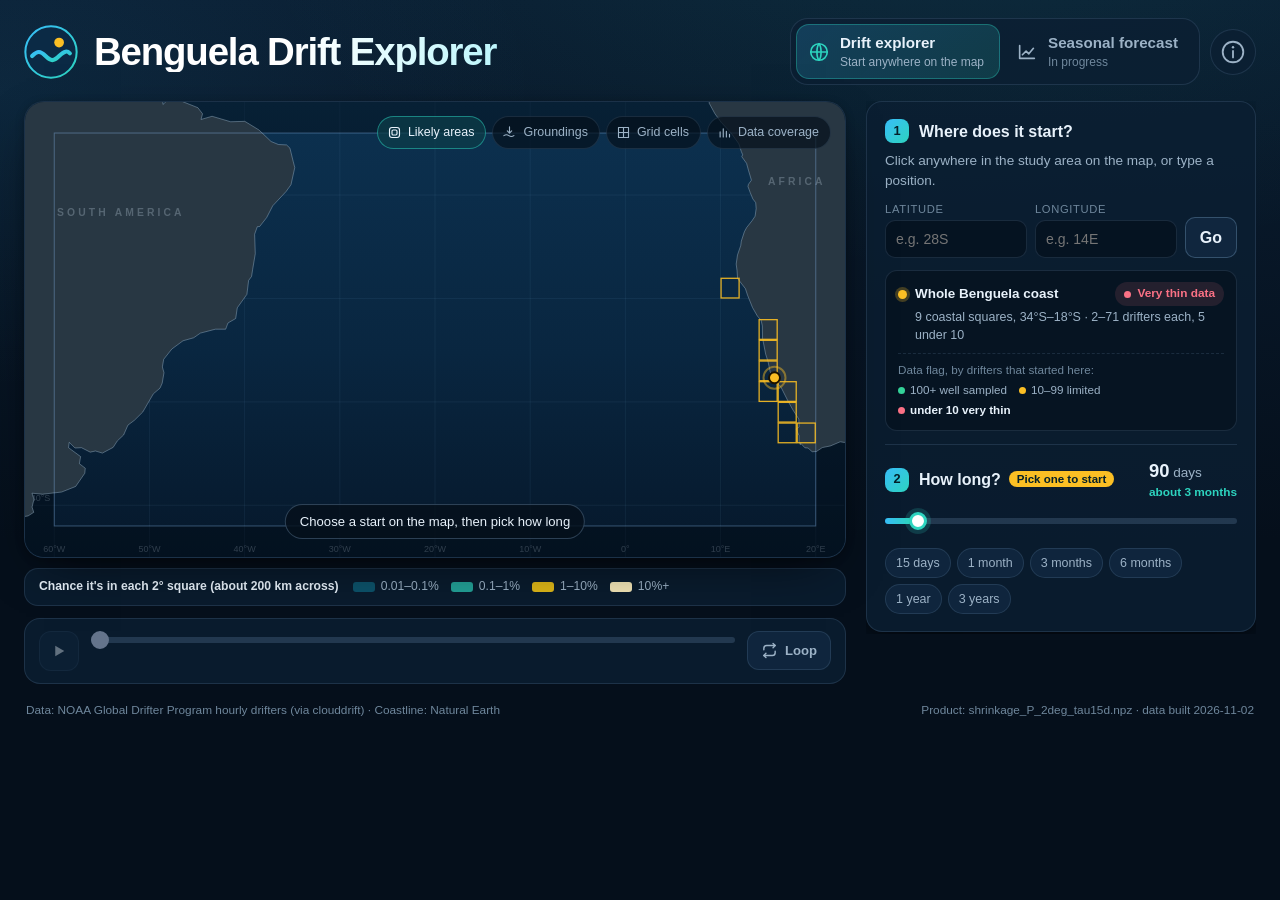
==== app/index.html @ 878d1be3 "Week 9 App: Benguela Drift Explorer, with groundings and bootstrap interval check An offline page (a" ====
<!doctype html>
<html lang="en">
<head>
  <meta charset="utf-8">
  <meta name="viewport" content="width=device-width, initial-scale=1">
  <title>Benguela Drift Explorer</title>
  <meta name="description" content="Pick a starting point and a timeframe and see where the surface flow is likely to carry floating material in the Benguela and South Atlantic, with 95% intervals.">
  <link rel="icon" href="data:image/svg+xml,%3Csvg xmlns='http://www.w3.org/2000/svg' viewBox='0 0 32 32'%3E%3Ccircle cx='16' cy='16' r='15' fill='%230a2540'/%3E%3Cpath d='M5 18c3-3 5-3 8 0s5 3 8 0 5-3 6-1' stroke='%232dd4bf' stroke-width='2.6' fill='none' stroke-linecap='round'/%3E%3Ccircle cx='21' cy='11' r='3' fill='%23fbbf24'/%3E%3C/svg%3E">
  <link rel="stylesheet" href="css/style.css">
</head>
<body>
  <div id="fatal" class="fatal" hidden>
    <h1>Data file missing</h1>
    <p>The app couldn't find <code>app/data/app_data.js</code>. From the repository root, run
      <code>python3 -m src.app.export_app_data</code> and reload this page.</p>
  </div>

  <div class="app">
    <header class="topbar">
      <div class="brand">
        <svg class="logo" viewBox="0 0 40 40" aria-hidden="true">
          <defs><linearGradient id="lg" x1="0" y1="0" x2="1" y2="1"><stop offset="0" stop-color="#38bdf8"/><stop offset="1" stop-color="#2dd4bf"/></linearGradient></defs>
          <circle cx="20" cy="20" r="19" fill="#0b2a45" stroke="url(#lg)" stroke-width="1.5"/>
          <path d="M6 23c4-4 6-4 10 0s6 4 10 0 6-4 8-2" stroke="url(#lg)" stroke-width="3" fill="none" stroke-linecap="round"/>
          <circle cx="26" cy="13" r="3.6" fill="#fbbf24"/>
        </svg>
        <h1>Benguela Drift Explorer</h1>
      </div>

      <div class="top-right">
        <nav class="modes" role="tablist" aria-label="What to explore">
          <button class="mode" role="tab" data-view="explore" aria-selected="true">
            <svg viewBox="0 0 24 24" aria-hidden="true"><circle cx="12" cy="12" r="9"/><path d="M3 12h18M12 3c3 3.2 3 14.8 0 18M12 3c-3 3.2-3 14.8 0 18"/></svg>
            <span><b><span class="long">Drift explorer</span><span class="short">Drift</span></b><small>Start anywhere on the map</small></span>
          </button>
          <button class="mode" role="tab" data-view="forecast" aria-selected="false">
            <svg viewBox="0 0 24 24" aria-hidden="true"><path d="M4 19V5M4 19h16"/><path d="M7 15l4-4 3 3 5-6"/></svg>
            <span><b><span class="long">Seasonal forecast</span><span class="short">Forecast</span></b><small id="forecastTabSub">In progress</small></span>
          </button>
          <span class="mode-glider" aria-hidden="true"></span>
        </nav>
        <button class="info-btn" id="infoBtn" aria-label="How to read this" title="How to read this">
          <svg viewBox="0 0 24 24" aria-hidden="true"><circle cx="12" cy="12" r="9.5"/><path d="M12 11v6"/><circle class="dot" cx="12" cy="7.6" r="1.1"/></svg>
        </button>
      </div>
    </header>

    <main class="layout">
      <section class="map-panel" aria-label="Map">
        <div class="map-wrap" id="mapWrap">
          <canvas id="baseCanvas"></canvas>
          <canvas id="heatCanvas"></canvas>
          <canvas id="fxCanvas" role="img" aria-label="Map of where material is likely to be. Click to choose a starting point."></canvas>

          <div class="day-counter" id="dayCounter" hidden>
            <span class="day-label">Day</span>
            <span class="day-num" id="dayNum">0</span>
            <span class="day-of" id="dayOf">of 90</span>
          </div>

          <div class="map-toggles" role="group" aria-label="Map layers">
            <button class="toggle on" data-layer="areas" aria-pressed="true" title="Lines around the areas the material is 50% and 90% likely to be in">
              <svg viewBox="0 0 24 24" aria-hidden="true"><rect x="4" y="4" width="16" height="16" rx="4"/><rect x="8" y="8" width="8" height="8" rx="2"/></svg>Likely areas
            </button>
            <button class="toggle" data-layer="ground" aria-pressed="false" title="Include drifters that ran aground, and show where on the coast material comes ashore">
              <svg viewBox="0 0 24 24" aria-hidden="true"><path d="M3 17c3-2 5-2 8 0s5 2 8 0"/><path d="M12 3v9M8.5 9.5 12 13l3.5-3.5"/></svg>Groundings
            </button>
            <button class="toggle" data-layer="cells" aria-pressed="false" title="Show the 2° squares the model uses instead of a smoothed picture">
              <svg viewBox="0 0 24 24" aria-hidden="true"><path d="M4 4h16v16H4zM4 12h16M12 4v16"/></svg>Grid cells
            </button>
            <button class="toggle" data-layer="coverage" aria-pressed="false" title="How many drifters started a move in each square">
              <svg viewBox="0 0 24 24" aria-hidden="true"><path d="M5 19V11M10 19V6M15 19v-9M20 19v-4"/></svg>Data coverage
            </button>
          </div>

          <div class="map-hint" id="mapHint"></div>
          <div class="tooltip" id="tooltip" role="status"></div>

          <div class="map-veil" id="mapVeil" hidden>
            <div>
              <svg viewBox="0 0 24 24" aria-hidden="true"><path d="M4 19V5M4 19h16"/><path d="M7 15l4-4 3 3 5-6"/></svg>
              <p>The seasonal forecast is shown in the panel on the right.</p>
            </div>
          </div>
        </div>

        <div class="legend" id="legend"></div>

        <div class="timeline" id="timeline">
          <button class="icon-btn" id="playBtn" aria-label="Play" disabled>
            <svg class="i-play" viewBox="0 0 24 24" aria-hidden="true"><path d="M7 5l12 7-12 7z"/></svg>
            <svg class="i-pause" viewBox="0 0 24 24" aria-hidden="true"><path d="M7 5h4v14H7zM13 5h4v14h-4z"/></svg>
            <svg class="i-replay" viewBox="0 0 24 24" aria-hidden="true"><path d="M4 12a8 8 0 1 0 2.4-5.7M4 4v4h4"/></svg>
          </button>
          <div class="scrub">
            <input type="range" id="scrub" min="0" max="6" step="0.01" value="0" aria-label="Scrub through time" disabled>
            <div class="scrub-ticks" id="scrubTicks"></div>
          </div>
          <button class="loop-btn" id="loopBtn" aria-pressed="false" title="Replay the drift over and over">
            <svg viewBox="0 0 24 24" aria-hidden="true"><path d="M17 2l3 3-3 3"/><path d="M4 11V9a4 4 0 0 1 4-4h12"/><path d="M7 22l-3-3 3-3"/><path d="M20 13v2a4 4 0 0 1-4 4H4"/></svg>
            <span>Loop</span>
          </button>
        </div>
      </section>

      <aside class="side">
        <div id="explorer" class="explorer">
          <section class="card controls">
            <div class="step">
              <div class="step-head"><span class="num">1</span><h2>Where does it start?</h2></div>
              <p class="hint">Click anywhere in the study area on the map, or type a position.</p>
              <form class="coord-row" id="coordForm" autocomplete="off">
                <label><span>Latitude</span><input id="latIn" placeholder="e.g. 28S"></label>
                <label><span>Longitude</span><input id="lonIn" placeholder="e.g. 14E"></label>
                <button type="submit" class="ghost-btn">Go</button>
              </form>
              <div class="start-summary" id="startSummary"></div>
            </div>

            <div class="step" id="timeStep">
              <div class="step-head"><span class="num">2</span><h2>How long?</h2><span class="time-readout"><b id="daysOut">90</b> days <small id="daysHuman">about 3 months</small></span></div>
              <input type="range" id="stepsIn" min="1" max="72" value="6" step="1" aria-label="Timeframe in 15-day steps">
              <div class="chips" id="timeChips"></div>
            </div>
          </section>

          <section class="card results" id="results" hidden aria-live="polite"></section>
        </div>

        <section class="card forecast" id="forecastPanel" hidden></section>
      </aside>
    </main>

    <footer class="footer">
      <span>Data: NOAA Global Drifter Program hourly drifters (via clouddrift) · Coastline: Natural Earth</span>
      <span id="buildInfo"></span>
    </footer>
  </div>

  <dialog class="info" id="infoDialog" aria-labelledby="infoTitle">
    <div class="info-head">
      <h2 id="infoTitle">How to read this</h2>
      <button class="close-btn" id="infoClose" aria-label="Close">
        <svg viewBox="0 0 24 24" aria-hidden="true"><path d="M6 6l12 12M18 6L6 18"/></svg>
      </button>
    </div>
    <div class="info-body" id="infoBody"></div>
  </dialog>

  <div class="toast" id="toast" role="alert" hidden></div>

  <script src="data/app_data.js"></script>
  <script src="js/model.js"></script>
  <script src="js/app.js"></script>
</body>
</html>
---- app/css/style.css ----
/* Benguela Drift Explorer - dark ocean theme. Colours are tokens so they change in one place. */
:root {
  --bg: #050f1b;
  --bg-2: #0a1d31;
  --panel: rgba(12, 31, 51, 0.82);
  --panel-2: rgba(20, 46, 72, 0.6);
  --border: rgba(148, 190, 230, 0.14);
  --border-strong: rgba(148, 190, 230, 0.28);
  --text: #e8f2fb;
  --muted: #9cb2c6;
  --faint: #6f879c;
  --accent: #2dd4bf;
  --accent-2: #38bdf8;
  --warm: #fbbf24;
  --good: #34d399;
  --limited: #fbbf24;
  --thin: #fb7185;
  --radius: 16px;
  --shadow: 0 18px 50px -20px rgba(0, 0, 0, 0.7), 0 2px 8px rgba(0, 0, 0, 0.25);
  --font: "Inter", "SF Pro Text", -apple-system, BlinkMacSystemFont, "Segoe UI", Roboto, "Helvetica Neue", Arial, sans-serif;
  --mono: "SF Mono", ui-monospace, Menlo, Consolas, monospace;
  color-scheme: dark;
}

* { box-sizing: border-box; }
[hidden] { display: none !important; }
html, body { margin: 0; }
body {
  font-family: var(--font);
  color: var(--text);
  background:
    radial-gradient(1200px 600px at 75% -10%, rgba(45, 212, 191, 0.08), transparent 60%),
    radial-gradient(900px 500px at 0% 10%, rgba(56, 189, 248, 0.08), transparent 60%),
    linear-gradient(180deg, var(--bg-2), var(--bg) 60%);
  background-color: var(--bg);
  min-height: 100vh;
  line-height: 1.45;
  -webkit-font-smoothing: antialiased;
}
button, input { font: inherit; color: inherit; }
button { cursor: pointer; }
button:disabled { cursor: default; opacity: 0.4; }
:focus-visible { outline: 2px solid var(--accent-2); outline-offset: 2px; border-radius: 8px; }
code { font-family: var(--mono); font-size: 0.9em; background: rgba(255, 255, 255, 0.07); padding: 1px 5px; border-radius: 5px; }
svg { stroke-linecap: round; stroke-linejoin: round; }

.app { max-width: 1520px; margin: 0 auto; padding: 18px 24px 10px; }

/* ---------- header ---------- */
.topbar { display: flex; align-items: center; justify-content: space-between; gap: 20px; flex-wrap: wrap; margin-bottom: 16px; }
.brand { display: flex; align-items: center; gap: 16px; flex: 1; min-width: 0; }
.logo { width: 54px; height: 54px; flex: none; }
.brand h1 { flex: 1; margin: 0; font-size: clamp(1.7rem, 3vw, 2.6rem); line-height: 1.05; letter-spacing: -0.03em; font-weight: 780;
  background: linear-gradient(100deg, #ffffff 30%, #a5f3fc 70%, #5eead4); -webkit-background-clip: text; background-clip: text; color: transparent; }
.top-right { display: flex; align-items: center; gap: 10px; }

.modes { position: relative; display: flex; gap: 4px; padding: 5px; background: var(--panel); border: 1px solid var(--border); border-radius: 18px; }
.mode { position: relative; z-index: 1; display: flex; align-items: center; gap: 10px; padding: 8px 16px 8px 12px; border: 0;
  background: transparent; border-radius: 13px; text-align: left; color: var(--muted); transition: color 0.25s; }
.mode svg { width: 22px; height: 22px; fill: none; stroke: currentColor; stroke-width: 1.8; flex: none; }
.mode b { display: block; font-size: 0.95rem; font-weight: 650; }
.mode small { display: block; font-size: 0.75rem; color: var(--faint); }
.mode .short { display: none; }
.mode[aria-selected="true"] { color: var(--text); }
.mode[aria-selected="true"] small { color: var(--muted); }
.mode[aria-selected="true"] svg { stroke: var(--accent); }
.mode:hover { color: var(--text); }
.mode-glider { position: absolute; z-index: 0; top: 5px; bottom: 5px; left: 0; width: 0; border-radius: 13px;
  background: linear-gradient(135deg, rgba(56, 189, 248, 0.2), rgba(45, 212, 191, 0.16)); border: 1px solid rgba(45, 212, 191, 0.35);
  transition: left 0.45s cubic-bezier(.2, .8, .2, 1), width 0.45s cubic-bezier(.2, .8, .2, 1); }

.info-btn { display: grid; place-items: center; width: 46px; height: 46px; flex: none; border-radius: 50%; border: 1px solid var(--border);
  background: var(--panel); color: var(--muted); transition: color 0.2s, border-color 0.2s; }
.info-btn svg { width: 26px; height: 26px; fill: none; stroke: currentColor; stroke-width: 1.7; }
.info-btn .dot { fill: currentColor; stroke: none; }
.info-btn:hover { color: var(--text); border-color: var(--accent); }

/* ---------- layout ---------- */
.layout { display: grid; grid-template-columns: minmax(0, 1fr) 390px; gap: 18px 20px; align-items: start; }
.side { display: flex; flex-direction: column; gap: 14px; }
@media (min-width: 1101px) { /* the panel scrolls on its own (height set in app.js), so the map never moves */
  .side { overflow-y: auto; scrollbar-width: thin; padding-bottom: 2px; }
}
.explorer { display: flex; flex-direction: column; gap: 14px; }

/* ---------- map ---------- */
.map-wrap { position: relative; width: 100%; border-radius: 20px; overflow: hidden; background: #071a2d;
  border: 1px solid var(--border); box-shadow: var(--shadow); aspect-ratio: 1.8; }
.map-wrap canvas { position: absolute; inset: 0; width: 100%; height: 100%; display: block; }
#fxCanvas { cursor: crosshair; }
.map-wrap.no-start #fxCanvas { cursor: not-allowed; }

.day-counter { position: absolute; top: 14px; left: 16px; display: flex; align-items: baseline; gap: 6px; padding: 7px 13px;
  background: rgba(5, 16, 28, 0.7); border: 1px solid var(--border); border-radius: 12px; pointer-events: none; font-variant-numeric: tabular-nums; }
.day-label { color: var(--muted); font-size: 0.76rem; text-transform: uppercase; letter-spacing: 0.08em; }
.day-num { font-size: 1.45rem; font-weight: 750; letter-spacing: -0.02em; min-width: 2.2ch; }
.day-of { color: var(--muted); font-size: 0.82rem; }

.map-toggles { position: absolute; top: 14px; right: 14px; display: flex; gap: 6px; flex-wrap: wrap; justify-content: flex-end; max-width: 60%; }
.toggle { display: inline-flex; align-items: center; gap: 6px; padding: 6px 11px 6px 9px; font-size: 0.78rem; border-radius: 999px;
  background: rgba(5, 16, 28, 0.7); border: 1px solid var(--border); color: var(--muted); transition: all 0.2s; }
.toggle svg { width: 15px; height: 15px; stroke: currentColor; stroke-width: 1.8; fill: none; }
.toggle.on { color: var(--text); border-color: rgba(45, 212, 191, 0.5); background: rgba(13, 60, 72, 0.75); }
.toggle:hover { color: var(--text); border-color: var(--border-strong); }

.legend { display: flex; flex-wrap: wrap; align-items: center; justify-content: space-between; gap: 8px 24px; margin-top: 10px;
  padding: 9px 14px; background: var(--panel); border: 1px solid var(--border); border-radius: 14px; font-size: 0.76rem; color: var(--muted); }
.lg-group { display: flex; flex-wrap: wrap; align-items: center; gap: 6px 14px; }
.lg-title { color: var(--text); font-weight: 600; }
.lg-bins { display: inline-flex; flex-wrap: wrap; gap: 4px 12px; }
.lg-bins span, .lg-keys span { display: inline-flex; align-items: center; gap: 6px; white-space: nowrap; font-variant-numeric: tabular-nums; }
.lg-bins i { display: inline-block; width: 22px; height: 10px; border-radius: 3px; }
.lg-bins i.line { height: 5px; border-radius: 3px; box-shadow: 0 0 0 1.5px rgba(4, 14, 26, 0.8); }
.lg-keys svg { width: 26px; height: 12px; flex: none; overflow: visible; }

.map-hint { position: absolute; left: 50%; bottom: 18px; transform: translateX(-50%); padding: 7px 14px; font-size: 0.82rem;
  background: rgba(5, 16, 28, 0.82); border: 1px solid var(--border-strong); border-radius: 999px; color: var(--text);
  pointer-events: none; transition: opacity 0.4s; white-space: nowrap; }
.map-hint:empty { display: none; }

.tooltip { position: absolute; z-index: 5; min-width: 180px; max-width: 250px; padding: 10px 12px; font-size: 0.8rem; pointer-events: none;
  background: rgba(8, 22, 38, 0.95); border: 1px solid var(--border-strong); border-radius: 12px; box-shadow: var(--shadow);
  opacity: 0; transform: translateY(4px); transition: opacity 0.15s, transform 0.15s; }
.tooltip.show { opacity: 1; transform: none; }
.tooltip b { display: block; font-size: 0.86rem; margin-bottom: 4px; }
.tooltip .tt-row { display: flex; justify-content: space-between; gap: 12px; color: var(--muted); }
.tooltip .tt-row span:last-child { color: var(--text); font-variant-numeric: tabular-nums; }
.tooltip .tt-act { margin-top: 6px; color: var(--accent); font-weight: 600; }
.tooltip .tt-no { margin-top: 6px; color: var(--faint); }

.map-veil { position: absolute; inset: 0; display: grid; place-items: center; background: rgba(4, 12, 22, 0.66); text-align: center; color: var(--muted); }
.map-veil svg { width: 44px; height: 44px; stroke: var(--accent); fill: none; stroke-width: 1.6; }

/* ---------- timeline ---------- */
.timeline { display: flex; align-items: center; gap: 12px; margin-top: 12px; padding: 10px 14px; background: var(--panel);
  border: 1px solid var(--border); border-radius: 16px; }
.icon-btn { display: grid; place-items: center; width: 40px; height: 40px; flex: none; border-radius: 12px; border: 1px solid var(--border);
  background: var(--panel-2); transition: background 0.2s, transform 0.1s; }
.icon-btn:not(:disabled):hover { background: rgba(45, 212, 191, 0.18); }
.icon-btn svg { width: 18px; height: 18px; fill: var(--text); }
.icon-btn .i-replay { fill: none; stroke: var(--text); stroke-width: 2; }
#playBtn .i-pause, #playBtn .i-replay { display: none; }
#playBtn.playing .i-play { display: none; }
#playBtn.playing .i-pause { display: block; }
#playBtn.ended .i-play { display: none; }
#playBtn.ended .i-replay { display: block; }
.scrub { flex: 1; min-width: 0; }
.scrub-ticks { position: relative; height: 16px; font-size: 0.7rem; color: var(--faint); font-variant-numeric: tabular-nums; }
.scrub-ticks span { position: absolute; transform: translateX(-50%); white-space: nowrap; top: 2px; }
.scrub-ticks span:first-child { transform: none; }
.scrub-ticks span:last-child { transform: translateX(-100%); }
.loop-btn { display: inline-flex; align-items: center; gap: 7px; padding: 9px 13px; border-radius: 12px; border: 1px solid var(--border);
  background: var(--panel-2); color: var(--muted); font-size: 0.82rem; font-weight: 600; transition: all 0.2s; }
.loop-btn svg { width: 17px; height: 17px; fill: none; stroke: currentColor; stroke-width: 2; }
.loop-btn[aria-pressed="true"] { color: #032026; background: var(--accent); border-color: transparent; }
.loop-btn:hover { color: var(--text); border-color: var(--border-strong); }
.loop-btn[aria-pressed="true"]:hover { color: #032026; }

/* range inputs */
input[type="range"] { -webkit-appearance: none; appearance: none; width: 100%; height: 22px; background: transparent; margin: 0; --fill: 0%; }
input[type="range"]::-webkit-slider-runnable-track { height: 6px; border-radius: 4px;
  background: linear-gradient(90deg, var(--accent-2), var(--accent)) 0 / var(--fill) 100% no-repeat, rgba(148, 190, 230, 0.18); }
input[type="range"]::-moz-range-track { height: 6px; border-radius: 4px; background: rgba(148, 190, 230, 0.18); }
input[type="range"]::-moz-range-progress { height: 6px; border-radius: 4px; background: linear-gradient(90deg, var(--accent-2), var(--accent)); }
input[type="range"]::-webkit-slider-thumb { -webkit-appearance: none; width: 18px; height: 18px; margin-top: -6px; border-radius: 50%;
  background: #fff; border: 3px solid var(--accent); box-shadow: 0 0 0 4px rgba(45, 212, 191, 0.18); }
input[type="range"]::-moz-range-thumb { width: 14px; height: 14px; border-radius: 50%; background: #fff; border: 3px solid var(--accent); }
input[type="range"]:disabled::-webkit-slider-thumb { background: #64748b; border-color: #64748b; box-shadow: none; }

/* ---------- controls ---------- */
.card { background: var(--panel); border: 1px solid var(--border); border-radius: var(--radius); padding: 16px 18px; box-shadow: var(--shadow); }
.controls { display: flex; flex-direction: column; gap: 0; padding: 4px 18px; }
.step { padding: 13px 0; }
.step + .step { border-top: 1px solid var(--border); }
.step-head { display: flex; align-items: center; gap: 10px; margin-bottom: 8px; }
.step-head h2 { font-size: 1rem; margin: 0; font-weight: 650; }
.num { display: grid; place-items: center; width: 24px; height: 24px; flex: none; border-radius: 8px; font-size: 0.8rem; font-weight: 700;
  background: linear-gradient(135deg, var(--accent-2), var(--accent)); color: #04202a; }
.hint { margin: 0 0 10px; color: var(--muted); font-size: 0.85rem; }

.coord-row { display: grid; grid-template-columns: minmax(0, 1fr) minmax(0, 1fr) auto; gap: 8px; align-items: end; }
.coord-row label span { display: block; font-size: 0.7rem; color: var(--faint); margin-bottom: 3px; text-transform: uppercase; letter-spacing: 0.06em; }
.coord-row input { width: 100%; min-width: 0; padding: 8px 10px; border-radius: 10px; border: 1px solid var(--border); background: rgba(3, 12, 22, 0.55);
  font-size: 0.88rem; transition: border-color 0.2s; }
.coord-row input:focus { border-color: var(--accent); outline: none; }
.coord-row input.bad { border-color: var(--thin); }
.ghost-btn { padding: 8px 14px; border-radius: 10px; border: 1px solid var(--border-strong); background: var(--panel-2); font-weight: 600; }
.ghost-btn:hover { border-color: var(--accent); }

.start-summary { margin-top: 12px; padding: 11px 12px; border-radius: 12px; background: rgba(3, 12, 22, 0.45); border: 1px solid var(--border); font-size: 0.84rem; }
.ss-top { display: flex; align-items: center; justify-content: space-between; gap: 8px; }
.ss-name { font-weight: 650; display: flex; align-items: center; gap: 8px; min-width: 0; }
.ss-name::before { content: ""; flex: none; width: 9px; height: 9px; border-radius: 50%; background: var(--warm); box-shadow: 0 0 0 3px rgba(251, 191, 36, 0.25); }
.ss-where { color: var(--muted); font-size: 0.78rem; margin: 2px 0 0 17px; }
.ss-coast { margin: 8px 0 0 17px; padding: 0; border: 0; background: none; color: var(--accent); font-size: 0.78rem; font-weight: 600; text-decoration: underline; text-underline-offset: 3px; }
.badge { display: inline-flex; align-items: center; gap: 6px; padding: 3px 9px; border-radius: 999px; font-size: 0.74rem; font-weight: 650; white-space: nowrap; }
.badge::before { content: ""; width: 7px; height: 7px; border-radius: 50%; background: currentColor; }
.flag-good { color: var(--good); background: rgba(52, 211, 153, 0.12); }
.flag-limited { color: var(--limited); background: rgba(251, 191, 36, 0.12); }
.flag-thin { color: var(--thin); background: rgba(251, 113, 133, 0.12); }
.flag-key { margin-top: 9px; padding-top: 8px; border-top: 1px dashed var(--border); font-size: 0.73rem; color: var(--faint); }
.flag-key ul { display: flex; flex-wrap: wrap; gap: 3px 12px; margin: 3px 0 0; padding: 0; list-style: none; }
.flag-key li { display: inline-flex; align-items: center; gap: 5px; color: var(--muted); }
.flag-key li i { width: 7px; height: 7px; border-radius: 50%; }
.flag-key li.good i { background: var(--good); }
.flag-key li.limited i { background: var(--limited); }
.flag-key li.thin i { background: var(--thin); }
.flag-key li.on { color: var(--text); font-weight: 650; }

.time-readout { margin-left: auto; color: var(--muted); font-size: 0.85rem; font-variant-numeric: tabular-nums; }
.time-readout b { color: var(--text); font-size: 1.15rem; }
.time-readout small { display: block; text-align: right; color: var(--accent); font-size: 0.74rem; font-weight: 600; }
.chips { display: flex; flex-wrap: wrap; gap: 6px; margin-top: 10px; }
.chip { padding: 5px 10px; border-radius: 999px; font-size: 0.78rem; border: 1px solid var(--border); background: var(--panel-2); color: var(--muted); transition: all 0.2s; }
.chip:hover { color: var(--text); border-color: var(--border-strong); }
.chip.on { color: #04202a; background: linear-gradient(135deg, #7dd3fc, var(--accent)); border-color: transparent; font-weight: 650; }
#timeStep.await .step-head h2::after { content: "Pick one to start"; margin-left: 8px; padding: 2px 8px; border-radius: 999px; font-size: 0.72rem;
  font-weight: 600; color: #04202a; background: var(--warm); vertical-align: 2px; }

/* ---------- results (slides in once the drift has played) ---------- */
.results { opacity: 0; transform: translateY(14px); transition: opacity 0.45s ease, transform 0.45s cubic-bezier(.2, .8, .2, 1); }
.results.show { opacity: 1; transform: none; }
.results .eyebrow { margin: 0; font-size: 0.74rem; text-transform: uppercase; letter-spacing: 0.1em; color: var(--accent); font-weight: 700; }
.results h3 { margin: 5px 0 2px; font-size: 1.08rem; line-height: 1.35; font-weight: 650; }
.results .where { margin: 0 0 10px; color: var(--muted); font-size: 0.84rem; }
.chances { list-style: none; margin: 0; padding: 0; }
.chances li { display: grid; grid-template-columns: minmax(0, 1fr) 56px 96px; align-items: center; gap: 10px; padding: 8px 8px; margin: 0 -8px;
  border-top: 1px solid var(--border); border-radius: 10px; transition: background 0.2s; }
.chances li:hover { background: rgba(148, 190, 230, 0.06); }
.ch-label { font-size: 0.86rem; font-weight: 600; display: flex; align-items: center; gap: 7px; }
.ch-label i { width: 8px; height: 8px; border-radius: 2px; flex: none; }
.ch-desc { color: var(--faint); font-size: 0.73rem; margin-top: 1px; }
.ch-spark { width: 56px; height: 28px; overflow: visible; }
.ch-spark .band { opacity: 0.25; }
.ch-spark .line { fill: none; stroke-width: 1.8; }
.ch-num { text-align: right; font-variant-numeric: tabular-nums; }
.ch-val { font-size: 1.12rem; font-weight: 750; letter-spacing: -0.01em; }
.ch-rng { color: var(--muted); font-size: 0.72rem; white-space: nowrap; }
.results .foot { margin: 8px 0 0; padding-top: 8px; border-top: 1px solid var(--border); color: var(--faint); font-size: 0.74rem; }

/* ---------- forecast ---------- */
.forecast h2 { margin: 6px 0 6px; font-size: 1.15rem; }
.forecast p { color: var(--muted); font-size: 0.88rem; margin: 0 0 10px; }
.forecast .soon { color: var(--warm); background: rgba(251, 191, 36, 0.12); }
.forecast .ready { color: var(--good); background: rgba(52, 211, 153, 0.12); }
.forecast ol { margin: 6px 0 12px; padding-left: 0; list-style: none; counter-reset: s; }
.forecast li { counter-increment: s; position: relative; padding: 8px 0 8px 38px; font-size: 0.86rem; color: var(--muted); border-top: 1px solid var(--border); }
.forecast li:first-child { border-top: 0; }
.forecast li::before { content: counter(s); position: absolute; left: 0; top: 8px; width: 24px; height: 24px; display: grid; place-items: center;
  border-radius: 8px; background: var(--panel-2); color: var(--text); font-size: 0.78rem; font-weight: 700; }
.forecast li b { color: var(--text); }
.fine { margin: 8px 0 0; color: var(--faint); font-size: 0.76rem; }
.forecast .team-note { padding: 10px 12px; border-radius: 12px; border: 1px dashed var(--border-strong); font-size: 0.78rem; color: var(--faint); }
.forecast .chart svg { width: 100%; height: auto; display: block; overflow: visible; }
.forecast .chart line { stroke: rgba(148, 190, 230, 0.12); }
.forecast .chart text { fill: var(--faint); font-size: 10px; }
.forecast .chart .band { opacity: 0.22; }
.forecast .chart .line { fill: none; stroke-width: 2.2; }
.forecast .keys { display: flex; flex-wrap: wrap; gap: 10px; margin: 8px 0 6px; font-size: 0.78rem; color: var(--muted); }
.forecast .keys i { display: inline-block; width: 14px; height: 3px; border-radius: 2px; margin-right: 5px; vertical-align: middle; }

/* ---------- info dialog ---------- */
.info { width: min(620px, calc(100vw - 32px)); max-height: min(80vh, 760px); padding: 0; border: 1px solid var(--border-strong); border-radius: 20px;
  background: #0b1f33; color: var(--text); box-shadow: 0 30px 80px -20px rgba(0, 0, 0, 0.8); }
.info::backdrop { background: rgba(2, 8, 16, 0.6); backdrop-filter: blur(3px); }
.info[open] { animation: pop 0.25s cubic-bezier(.2, .8, .2, 1); }
.info-head { position: sticky; top: 0; display: flex; align-items: center; justify-content: space-between; padding: 16px 20px; background: #0b1f33;
  border-bottom: 1px solid var(--border); }
.info-head h2 { margin: 0; font-size: 1.1rem; }
.close-btn { display: grid; place-items: center; width: 34px; height: 34px; border-radius: 10px; border: 1px solid var(--border); background: var(--panel-2); }
.close-btn svg { width: 16px; height: 16px; stroke: var(--text); stroke-width: 2; }
.info-body { padding: 6px 20px 20px; font-size: 0.88rem; color: var(--muted); }
.info-body h3 { color: var(--text); margin: 16px 0 6px; font-size: 0.92rem; }
.info-body ul { margin: 0; padding-left: 18px; }
.info-body li { margin: 5px 0; }
.info-body b { color: var(--text); }

.footer { display: flex; justify-content: space-between; gap: 10px; flex-wrap: wrap; padding: 18px 2px 8px; color: var(--faint); font-size: 0.74rem; }

.toast { position: fixed; left: 50%; bottom: 26px; z-index: 50; transform: translateX(-50%); display: flex; align-items: center; gap: 12px;
  max-width: min(92vw, 520px); padding: 11px 14px 11px 16px; border-radius: 14px; background: #10263d; border: 1px solid var(--border-strong);
  box-shadow: var(--shadow); font-size: 0.86rem; animation: toast 0.35s cubic-bezier(.2, .8, .2, 1) both; }
.toast button { flex: none; padding: 6px 12px; border-radius: 9px; border: 0; background: var(--accent); color: #032026; font-weight: 700; }

.fatal { max-width: 560px; margin: 15vh auto; padding: 24px; text-align: center; }
body.no-data .app { display: none; }

@keyframes pop { from { opacity: 0; transform: translateY(10px) scale(0.98); } to { opacity: 1; transform: none; } }
@keyframes toast { from { opacity: 0; transform: translate(-50%, 12px); } to { opacity: 1; transform: translate(-50%, 0); } }

@media (prefers-reduced-motion: reduce) {
  *, *::before, *::after { animation: none !important; transition: none !important; }
}

/* ---------- smaller screens ---------- */
@media (max-width: 1100px) {
  .layout { grid-template-columns: minmax(0, 1fr); }
}
@media (max-width: 720px) {
  .app { padding: 12px 16px 8px; }
  .brand h1 { font-size: 1.45rem; }
  .logo { width: 40px; height: 40px; }
  .topbar { gap: 12px; }
  .top-right { width: 100%; }
  .modes { flex: 1; min-width: 0; }
  .mode { flex: 1; min-width: 0; padding: 8px 4px; justify-content: center; text-align: center; flex-direction: column; gap: 3px; }
  .mode b { font-size: 0.82rem; white-space: nowrap; }
  .mode small, .mode .long { display: none; }
  .mode .short { display: inline; }
  .map-wrap { aspect-ratio: 1.45; border-radius: 16px; }
  .map-toggles { top: 10px; right: 10px; max-width: 55%; }
  .toggle { font-size: 0; padding: 7px; gap: 0; }
  .toggle svg { width: 16px; height: 16px; }
  .day-counter { top: 10px; left: 10px; padding: 6px 10px; }
  .day-num { font-size: 1.2rem; }
  .map-hint { bottom: 50%; white-space: normal; text-align: center; max-width: 80%; }
  .loop-btn span { display: none; }
}
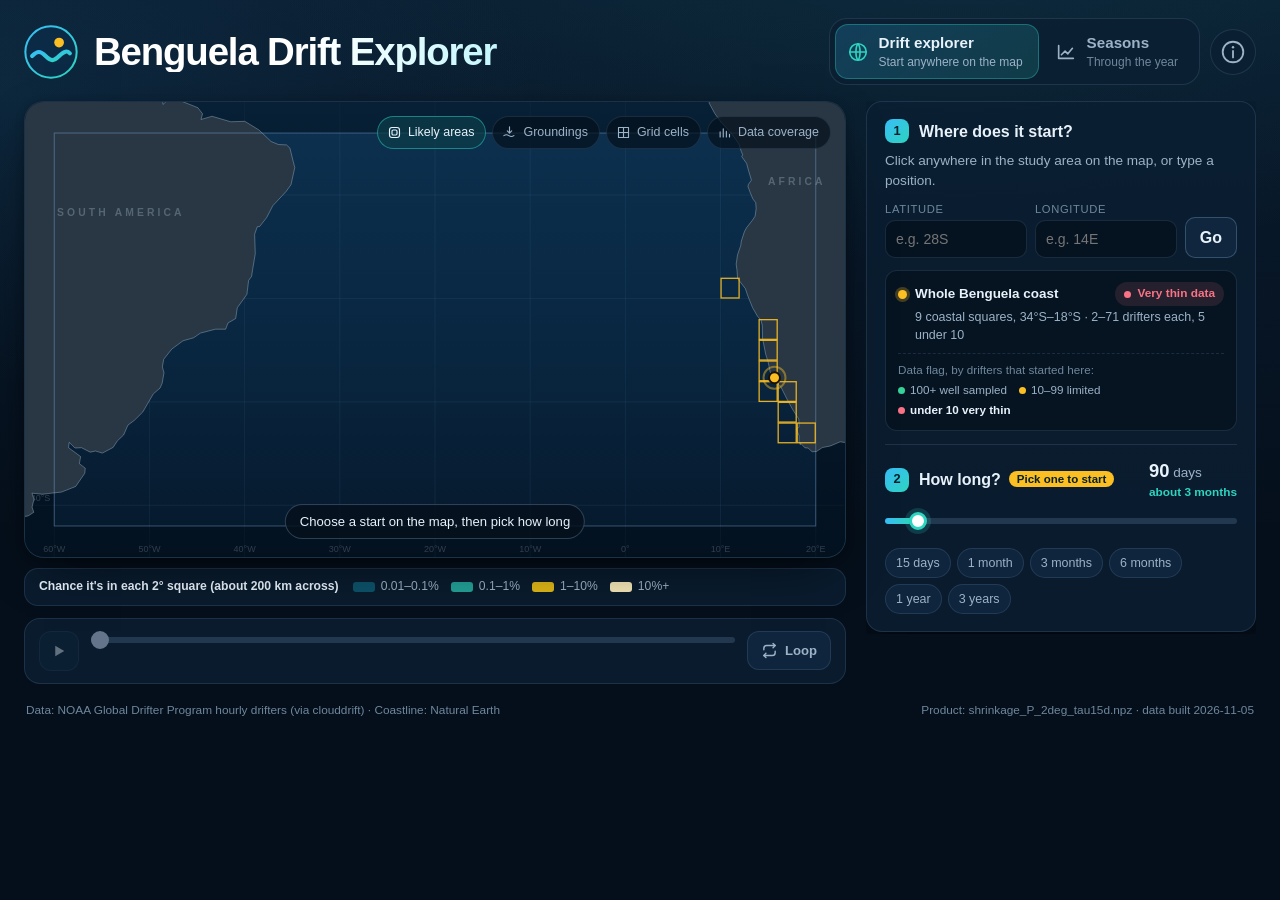
==== commit 60b8bb8a: "Week 9: seasonal corrections and forensic review against the proposal Correct the Week 6-8 seasonal " ====
--- a/app/index.html
+++ b/app/index.html
@@ -35,7 +35,7 @@
           </button>
           <button class="mode" role="tab" data-view="forecast" aria-selected="false">
             <svg viewBox="0 0 24 24" aria-hidden="true"><path d="M4 19V5M4 19h16"/><path d="M7 15l4-4 3 3 5-6"/></svg>
-            <span><b><span class="long">Seasonal forecast</span><span class="short">Forecast</span></b><small id="forecastTabSub">In progress</small></span>
+            <span><b><span class="long">Seasons</span><span class="short">Seasons</span></b><small id="forecastTabSub">In progress</small></span>
           </button>
           <span class="mode-glider" aria-hidden="true"></span>
         </nav>
@@ -79,7 +79,7 @@
           <div class="map-veil" id="mapVeil" hidden>
             <div>
               <svg viewBox="0 0 24 24" aria-hidden="true"><path d="M4 19V5M4 19h16"/><path d="M7 15l4-4 3 3 5-6"/></svg>
-              <p>The seasonal forecast is shown in the panel on the right.</p>
+              <p>The seasonal pattern is shown in the panel on the right.</p>
             </div>
           </div>
         </div>
--- a/app/css/style.css
+++ b/app/css/style.css
@@ -150,7 +150,7 @@
 .scrub-ticks span:first-child { transform: none; }
 .scrub-ticks span:last-child { transform: translateX(-100%); }
 .loop-btn { display: inline-flex; align-items: center; gap: 7px; padding: 9px 13px; border-radius: 12px; border: 1px solid var(--border);
-  background: var(--panel-2); color: var(--muted); font-size: 0.82rem; font-weight: 600; transition: all 0.2s; }
+  background: var(--panel-2); color: var(--muted); font-size: 0.82rem; font-weight: 600; transition: color 0.2s, background 0.2s, border-color 0.2s; }
 .loop-btn svg { width: 17px; height: 17px; fill: none; stroke: currentColor; stroke-width: 2; }
 .loop-btn[aria-pressed="true"] { color: #032026; background: var(--accent); border-color: transparent; }
 .loop-btn:hover { color: var(--text); border-color: var(--border-strong); }
@@ -250,6 +250,10 @@
   border-radius: 8px; background: var(--panel-2); color: var(--text); font-size: 0.78rem; font-weight: 700; }
 .forecast li b { color: var(--text); }
 .fine { margin: 8px 0 0; color: var(--faint); font-size: 0.76rem; }
+.forecast .keys svg { width: 26px; height: 12px; flex: none; margin-right: 6px; vertical-align: -1px; }
+.forecast ul.fine { list-style: none; margin: 10px 0 0; padding: 0; }
+.forecast ul.fine li { counter-increment: none; padding: 8px 0; border-top: 1px solid var(--border); }
+.forecast ul.fine li::before { content: none; }
 .forecast .team-note { padding: 10px 12px; border-radius: 12px; border: 1px dashed var(--border-strong); font-size: 0.78rem; color: var(--faint); }
 .forecast .chart svg { width: 100%; height: auto; display: block; overflow: visible; }
 .forecast .chart line { stroke: rgba(148, 190, 230, 0.12); }
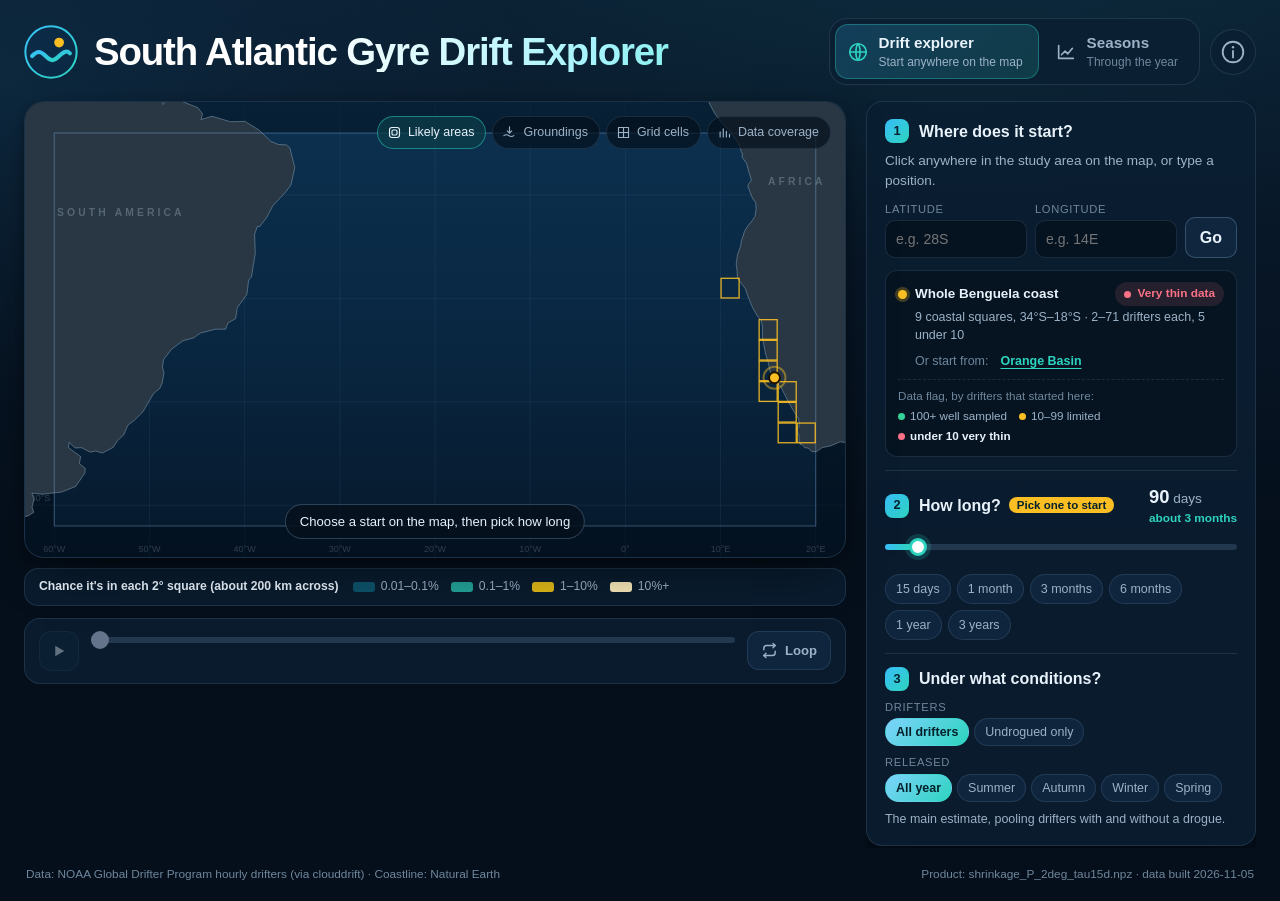
==== commit 07b20276: "Week 9: undrogued comparison, and finishing the app Built on week9-seasonal-corrections; review afte" ====
--- a/app/index.html
+++ b/app/index.html
@@ -3,8 +3,8 @@
 <head>
   <meta charset="utf-8">
   <meta name="viewport" content="width=device-width, initial-scale=1">
-  <title>Benguela Drift Explorer</title>
-  <meta name="description" content="Pick a starting point and a timeframe and see where the surface flow is likely to carry floating material in the Benguela and South Atlantic, with 95% intervals.">
+  <title>South Atlantic Gyre Drift Explorer</title>
+  <meta name="description" content="Pick a starting point and a timeframe and see where the surface flow is likely to carry floating material across the South Atlantic gyre, with 95% intervals.">
   <link rel="icon" href="data:image/svg+xml,%3Csvg xmlns='http://www.w3.org/2000/svg' viewBox='0 0 32 32'%3E%3Ccircle cx='16' cy='16' r='15' fill='%230a2540'/%3E%3Cpath d='M5 18c3-3 5-3 8 0s5 3 8 0 5-3 6-1' stroke='%232dd4bf' stroke-width='2.6' fill='none' stroke-linecap='round'/%3E%3Ccircle cx='21' cy='11' r='3' fill='%23fbbf24'/%3E%3C/svg%3E">
   <link rel="stylesheet" href="css/style.css">
 </head>
@@ -24,7 +24,7 @@
           <path d="M6 23c4-4 6-4 10 0s6 4 10 0 6-4 8-2" stroke="url(#lg)" stroke-width="3" fill="none" stroke-linecap="round"/>
           <circle cx="26" cy="13" r="3.6" fill="#fbbf24"/>
         </svg>
-        <h1>Benguela Drift Explorer</h1>
+        <h1>South Atlantic Gyre Drift Explorer</h1>
       </div>
 
       <div class="top-right">
@@ -56,6 +56,7 @@
             <span class="day-label">Day</span>
             <span class="day-num" id="dayNum">0</span>
             <span class="day-of" id="dayOf">of 90</span>
+            <span class="day-season" id="daySeason" hidden></span>
           </div>
 
           <div class="map-toggles" role="group" aria-label="Map layers">
@@ -95,6 +96,7 @@
           <div class="scrub">
             <input type="range" id="scrub" min="0" max="6" step="0.01" value="0" aria-label="Scrub through time" disabled>
             <div class="scrub-ticks" id="scrubTicks"></div>
+            <div class="scrub-seasons" id="scrubSeasons" hidden></div>
           </div>
           <button class="loop-btn" id="loopBtn" aria-pressed="false" title="Replay the drift over and over">
             <svg viewBox="0 0 24 24" aria-hidden="true"><path d="M17 2l3 3-3 3"/><path d="M4 11V9a4 4 0 0 1 4-4h12"/><path d="M7 22l-3-3 3-3"/><path d="M20 13v2a4 4 0 0 1-4 4H4"/></svg>
@@ -121,6 +123,19 @@
               <div class="step-head"><span class="num">2</span><h2>How long?</h2><span class="time-readout"><b id="daysOut">90</b> days <small id="daysHuman">about 3 months</small></span></div>
               <input type="range" id="stepsIn" min="1" max="72" value="6" step="1" aria-label="Timeframe in 15-day steps">
               <div class="chips" id="timeChips"></div>
+            </div>
+
+            <div class="step">
+              <div class="step-head"><span class="num">3</span><h2>Under what conditions?</h2></div>
+              <div class="cond-row">
+                <span class="cond-label">Drifters</span>
+                <div class="chips" id="setChips" role="group" aria-label="Which drifters the model is fitted to"></div>
+              </div>
+              <div class="cond-row">
+                <span class="cond-label">Released</span>
+                <div class="chips" id="seasonChips" role="group" aria-label="When the material is released"></div>
+              </div>
+              <p class="cond-hint" id="condHint"></p>
             </div>
           </section>
 
--- a/app/css/style.css
+++ b/app/css/style.css
@@ -1,4 +1,4 @@
-/* Benguela Drift Explorer - dark ocean theme. Colours are tokens so they change in one place. */
+/* South Atlantic Gyre Drift Explorer - dark ocean theme. Colours are tokens so they change in one place. */
 :root {
   --bg: #050f1b;
   --bg-2: #0a1d31;
@@ -95,6 +95,7 @@
 .day-label { color: var(--muted); font-size: 0.76rem; text-transform: uppercase; letter-spacing: 0.08em; }
 .day-num { font-size: 1.45rem; font-weight: 750; letter-spacing: -0.02em; min-width: 2.2ch; }
 .day-of { color: var(--muted); font-size: 0.82rem; }
+.day-season { color: var(--warm); font-size: 0.82rem; font-weight: 650; }
 
 .map-toggles { position: absolute; top: 14px; right: 14px; display: flex; gap: 6px; flex-wrap: wrap; justify-content: flex-end; max-width: 60%; }
 .toggle { display: inline-flex; align-items: center; gap: 6px; padding: 6px 11px 6px 9px; font-size: 0.78rem; border-radius: 999px;
@@ -149,6 +150,10 @@
 .scrub-ticks span { position: absolute; transform: translateX(-50%); white-space: nowrap; top: 2px; }
 .scrub-ticks span:first-child { transform: none; }
 .scrub-ticks span:last-child { transform: translateX(-100%); }
+.scrub-seasons { position: relative; height: 15px; margin-top: 3px; border-radius: 4px; overflow: hidden; }
+.scrub-seasons span { position: absolute; top: 0; bottom: 0; padding-left: 5px; font-size: 0.66rem; line-height: 15px; color: var(--muted); white-space: nowrap;
+  overflow: hidden; border-left: 1px solid var(--bg-2); background: rgba(148, 190, 230, 0.10); }
+.scrub-seasons span:nth-child(even) { background: rgba(148, 190, 230, 0.20); }
 .loop-btn { display: inline-flex; align-items: center; gap: 7px; padding: 9px 13px; border-radius: 12px; border: 1px solid var(--border);
   background: var(--panel-2); color: var(--muted); font-size: 0.82rem; font-weight: 600; transition: color 0.2s, background 0.2s, border-color 0.2s; }
 .loop-btn svg { width: 17px; height: 17px; fill: none; stroke: currentColor; stroke-width: 2; }
@@ -192,7 +197,8 @@
 .ss-name { font-weight: 650; display: flex; align-items: center; gap: 8px; min-width: 0; }
 .ss-name::before { content: ""; flex: none; width: 9px; height: 9px; border-radius: 50%; background: var(--warm); box-shadow: 0 0 0 3px rgba(251, 191, 36, 0.25); }
 .ss-where { color: var(--muted); font-size: 0.78rem; margin: 2px 0 0 17px; }
-.ss-coast { margin: 8px 0 0 17px; padding: 0; border: 0; background: none; color: var(--accent); font-size: 0.78rem; font-weight: 600; text-decoration: underline; text-underline-offset: 3px; }
+.ss-presets { display: flex; flex-wrap: wrap; align-items: baseline; gap: 2px 12px; margin: 8px 0 0 17px; color: var(--faint); font-size: 0.78rem; }
+.ss-coast { padding: 0; border: 0; background: none; color: var(--accent); font-size: 0.78rem; font-weight: 600; text-decoration: underline; text-underline-offset: 3px; }
 .badge { display: inline-flex; align-items: center; gap: 6px; padding: 3px 9px; border-radius: 999px; font-size: 0.74rem; font-weight: 650; white-space: nowrap; }
 .badge::before { content: ""; width: 7px; height: 7px; border-radius: 50%; background: currentColor; }
 .flag-good { color: var(--good); background: rgba(52, 211, 153, 0.12); }
@@ -214,6 +220,11 @@
 .chip { padding: 5px 10px; border-radius: 999px; font-size: 0.78rem; border: 1px solid var(--border); background: var(--panel-2); color: var(--muted); transition: all 0.2s; }
 .chip:hover { color: var(--text); border-color: var(--border-strong); }
 .chip.on { color: #04202a; background: linear-gradient(135deg, #7dd3fc, var(--accent)); border-color: transparent; font-weight: 650; }
+.cond-row { margin-top: 8px; }
+.cond-row .chips { margin-top: 3px; gap: 5px; }
+.cond-row .chip { padding: 4px 10px; }
+.cond-label { display: block; font-size: 0.7rem; color: var(--faint); text-transform: uppercase; letter-spacing: 0.06em; }
+.cond-hint { margin: 8px 0 0; color: var(--muted); font-size: 0.78rem; }
 #timeStep.await .step-head h2::after { content: "Pick one to start"; margin-left: 8px; padding: 2px 8px; border-radius: 999px; font-size: 0.72rem;
   font-weight: 600; color: #04202a; background: var(--warm); vertical-align: 2px; }
 
@@ -223,6 +234,8 @@
 .results .eyebrow { margin: 0; font-size: 0.74rem; text-transform: uppercase; letter-spacing: 0.1em; color: var(--accent); font-weight: 700; }
 .results h3 { margin: 5px 0 2px; font-size: 1.08rem; line-height: 1.35; font-weight: 650; }
 .results .where { margin: 0 0 10px; color: var(--muted); font-size: 0.84rem; }
+.results .where span { display: block; }
+.results .where .baseline { margin-top: 3px; color: var(--faint); font-size: 0.78rem; }
 .chances { list-style: none; margin: 0; padding: 0; }
 .chances li { display: grid; grid-template-columns: minmax(0, 1fr) 56px 96px; align-items: center; gap: 10px; padding: 8px 8px; margin: 0 -8px;
   border-top: 1px solid var(--border); border-radius: 10px; transition: background 0.2s; }
@@ -236,7 +249,11 @@
 .ch-num { text-align: right; font-variant-numeric: tabular-nums; }
 .ch-val { font-size: 1.12rem; font-weight: 750; letter-spacing: -0.01em; }
 .ch-rng { color: var(--muted); font-size: 0.72rem; white-space: nowrap; }
-.results .foot { margin: 8px 0 0; padding-top: 8px; border-top: 1px solid var(--border); color: var(--faint); font-size: 0.74rem; }
+.results .foot { margin: 8px 0 0; color: var(--faint); font-size: 0.74rem; }
+.trust { margin: 8px 0 0; padding: 9px 0 0; border-top: 1px solid var(--border); font-size: 0.78rem; color: var(--muted); }
+.trust b { display: block; margin-bottom: 3px; color: var(--text); font-size: 0.78rem; font-weight: 650; }
+.trust ul { margin: 0; padding: 0 0 0 14px; }
+.trust li { margin-top: 3px; }
 
 /* ---------- forecast ---------- */
 .forecast h2 { margin: 6px 0 6px; font-size: 1.15rem; }
@@ -254,6 +271,7 @@
 .forecast ul.fine { list-style: none; margin: 10px 0 0; padding: 0; }
 .forecast ul.fine li { counter-increment: none; padding: 8px 0; border-top: 1px solid var(--border); }
 .forecast ul.fine li::before { content: none; }
+.forecast .ghost-btn { width: 100%; margin-top: 10px; font-size: 0.86rem; }
 .forecast .team-note { padding: 10px 12px; border-radius: 12px; border: 1px dashed var(--border-strong); font-size: 0.78rem; color: var(--faint); }
 .forecast .chart svg { width: 100%; height: auto; display: block; overflow: visible; }
 .forecast .chart line { stroke: rgba(148, 190, 230, 0.12); }
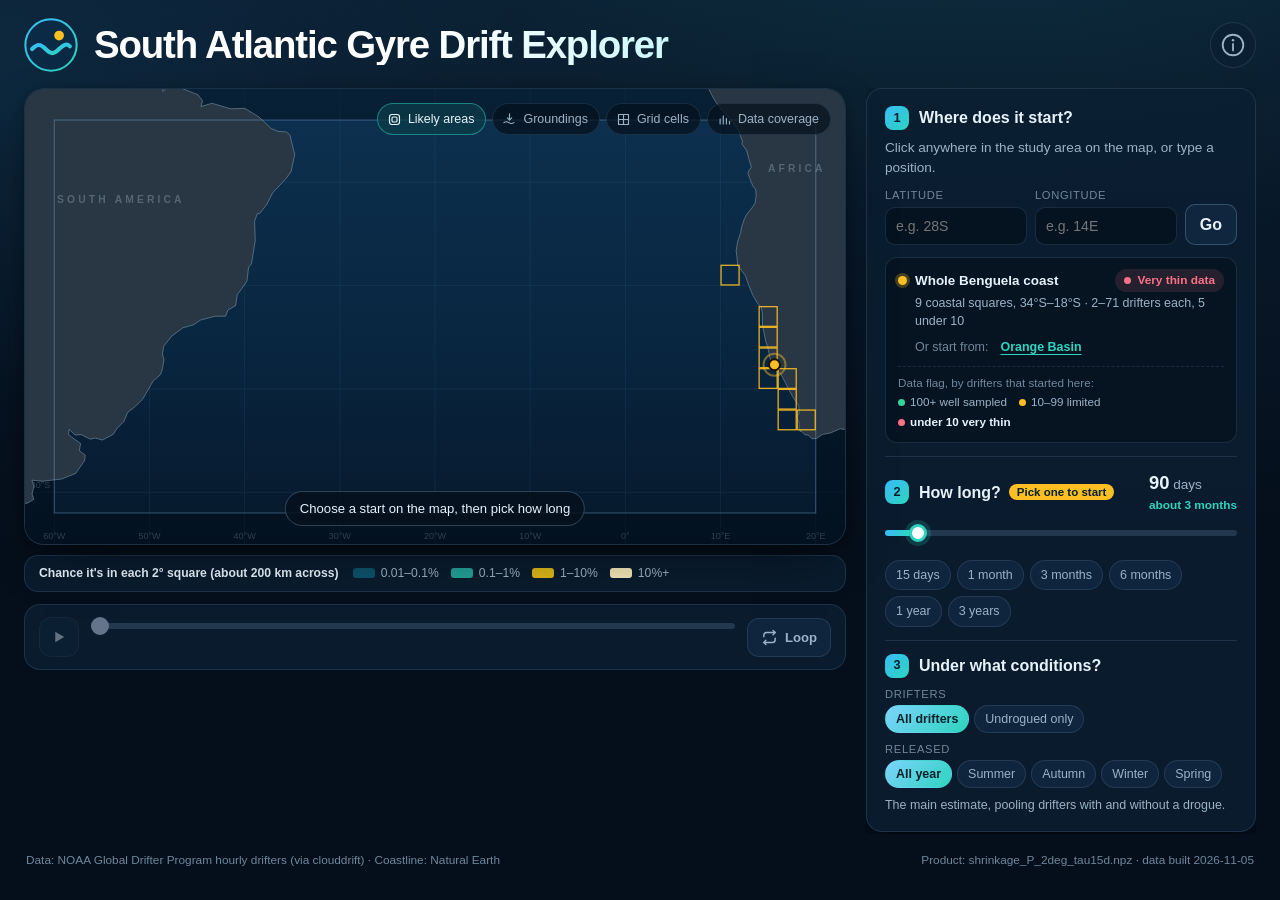
==== commit be3fe6c5: "App: one view, without the Drift explorer and Seasons tabs The Seasons tab ignored the start, timefr" ====
--- a/app/index.html
+++ b/app/index.html
@@ -27,22 +27,9 @@
         <h1>South Atlantic Gyre Drift Explorer</h1>
       </div>
 
-      <div class="top-right">
-        <nav class="modes" role="tablist" aria-label="What to explore">
-          <button class="mode" role="tab" data-view="explore" aria-selected="true">
-            <svg viewBox="0 0 24 24" aria-hidden="true"><circle cx="12" cy="12" r="9"/><path d="M3 12h18M12 3c3 3.2 3 14.8 0 18M12 3c-3 3.2-3 14.8 0 18"/></svg>
-            <span><b><span class="long">Drift explorer</span><span class="short">Drift</span></b><small>Start anywhere on the map</small></span>
-          </button>
-          <button class="mode" role="tab" data-view="forecast" aria-selected="false">
-            <svg viewBox="0 0 24 24" aria-hidden="true"><path d="M4 19V5M4 19h16"/><path d="M7 15l4-4 3 3 5-6"/></svg>
-            <span><b><span class="long">Seasons</span><span class="short">Seasons</span></b><small id="forecastTabSub">In progress</small></span>
-          </button>
-          <span class="mode-glider" aria-hidden="true"></span>
-        </nav>
-        <button class="info-btn" id="infoBtn" aria-label="How to read this" title="How to read this">
-          <svg viewBox="0 0 24 24" aria-hidden="true"><circle cx="12" cy="12" r="9.5"/><path d="M12 11v6"/><circle class="dot" cx="12" cy="7.6" r="1.1"/></svg>
-        </button>
-      </div>
+      <button class="info-btn" id="infoBtn" aria-label="How to read this" title="How to read this">
+        <svg viewBox="0 0 24 24" aria-hidden="true"><circle cx="12" cy="12" r="9.5"/><path d="M12 11v6"/><circle class="dot" cx="12" cy="7.6" r="1.1"/></svg>
+      </button>
     </header>
 
     <main class="layout">
@@ -76,13 +63,6 @@
 
           <div class="map-hint" id="mapHint"></div>
           <div class="tooltip" id="tooltip" role="status"></div>
-
-          <div class="map-veil" id="mapVeil" hidden>
-            <div>
-              <svg viewBox="0 0 24 24" aria-hidden="true"><path d="M4 19V5M4 19h16"/><path d="M7 15l4-4 3 3 5-6"/></svg>
-              <p>The seasonal pattern is shown in the panel on the right.</p>
-            </div>
-          </div>
         </div>
 
         <div class="legend" id="legend"></div>
@@ -142,7 +122,6 @@
           <section class="card results" id="results" hidden aria-live="polite"></section>
         </div>
 
-        <section class="card forecast" id="forecastPanel" hidden></section>
       </aside>
     </main>
 
--- a/app/css/style.css
+++ b/app/css/style.css
@@ -52,23 +52,6 @@
 .logo { width: 54px; height: 54px; flex: none; }
 .brand h1 { flex: 1; margin: 0; font-size: clamp(1.7rem, 3vw, 2.6rem); line-height: 1.05; letter-spacing: -0.03em; font-weight: 780;
   background: linear-gradient(100deg, #ffffff 30%, #a5f3fc 70%, #5eead4); -webkit-background-clip: text; background-clip: text; color: transparent; }
-.top-right { display: flex; align-items: center; gap: 10px; }
-
-.modes { position: relative; display: flex; gap: 4px; padding: 5px; background: var(--panel); border: 1px solid var(--border); border-radius: 18px; }
-.mode { position: relative; z-index: 1; display: flex; align-items: center; gap: 10px; padding: 8px 16px 8px 12px; border: 0;
-  background: transparent; border-radius: 13px; text-align: left; color: var(--muted); transition: color 0.25s; }
-.mode svg { width: 22px; height: 22px; fill: none; stroke: currentColor; stroke-width: 1.8; flex: none; }
-.mode b { display: block; font-size: 0.95rem; font-weight: 650; }
-.mode small { display: block; font-size: 0.75rem; color: var(--faint); }
-.mode .short { display: none; }
-.mode[aria-selected="true"] { color: var(--text); }
-.mode[aria-selected="true"] small { color: var(--muted); }
-.mode[aria-selected="true"] svg { stroke: var(--accent); }
-.mode:hover { color: var(--text); }
-.mode-glider { position: absolute; z-index: 0; top: 5px; bottom: 5px; left: 0; width: 0; border-radius: 13px;
-  background: linear-gradient(135deg, rgba(56, 189, 248, 0.2), rgba(45, 212, 191, 0.16)); border: 1px solid rgba(45, 212, 191, 0.35);
-  transition: left 0.45s cubic-bezier(.2, .8, .2, 1), width 0.45s cubic-bezier(.2, .8, .2, 1); }
-
 .info-btn { display: grid; place-items: center; width: 46px; height: 46px; flex: none; border-radius: 50%; border: 1px solid var(--border);
   background: var(--panel); color: var(--muted); transition: color 0.2s, border-color 0.2s; }
 .info-btn svg { width: 26px; height: 26px; fill: none; stroke: currentColor; stroke-width: 1.7; }
@@ -128,9 +111,6 @@
 .tooltip .tt-row span:last-child { color: var(--text); font-variant-numeric: tabular-nums; }
 .tooltip .tt-act { margin-top: 6px; color: var(--accent); font-weight: 600; }
 .tooltip .tt-no { margin-top: 6px; color: var(--faint); }
-
-.map-veil { position: absolute; inset: 0; display: grid; place-items: center; background: rgba(4, 12, 22, 0.66); text-align: center; color: var(--muted); }
-.map-veil svg { width: 44px; height: 44px; stroke: var(--accent); fill: none; stroke-width: 1.6; }
 
 /* ---------- timeline ---------- */
 .timeline { display: flex; align-items: center; gap: 12px; margin-top: 12px; padding: 10px 14px; background: var(--panel);
@@ -255,32 +235,6 @@
 .trust ul { margin: 0; padding: 0 0 0 14px; }
 .trust li { margin-top: 3px; }
 
-/* ---------- forecast ---------- */
-.forecast h2 { margin: 6px 0 6px; font-size: 1.15rem; }
-.forecast p { color: var(--muted); font-size: 0.88rem; margin: 0 0 10px; }
-.forecast .soon { color: var(--warm); background: rgba(251, 191, 36, 0.12); }
-.forecast .ready { color: var(--good); background: rgba(52, 211, 153, 0.12); }
-.forecast ol { margin: 6px 0 12px; padding-left: 0; list-style: none; counter-reset: s; }
-.forecast li { counter-increment: s; position: relative; padding: 8px 0 8px 38px; font-size: 0.86rem; color: var(--muted); border-top: 1px solid var(--border); }
-.forecast li:first-child { border-top: 0; }
-.forecast li::before { content: counter(s); position: absolute; left: 0; top: 8px; width: 24px; height: 24px; display: grid; place-items: center;
-  border-radius: 8px; background: var(--panel-2); color: var(--text); font-size: 0.78rem; font-weight: 700; }
-.forecast li b { color: var(--text); }
-.fine { margin: 8px 0 0; color: var(--faint); font-size: 0.76rem; }
-.forecast .keys svg { width: 26px; height: 12px; flex: none; margin-right: 6px; vertical-align: -1px; }
-.forecast ul.fine { list-style: none; margin: 10px 0 0; padding: 0; }
-.forecast ul.fine li { counter-increment: none; padding: 8px 0; border-top: 1px solid var(--border); }
-.forecast ul.fine li::before { content: none; }
-.forecast .ghost-btn { width: 100%; margin-top: 10px; font-size: 0.86rem; }
-.forecast .team-note { padding: 10px 12px; border-radius: 12px; border: 1px dashed var(--border-strong); font-size: 0.78rem; color: var(--faint); }
-.forecast .chart svg { width: 100%; height: auto; display: block; overflow: visible; }
-.forecast .chart line { stroke: rgba(148, 190, 230, 0.12); }
-.forecast .chart text { fill: var(--faint); font-size: 10px; }
-.forecast .chart .band { opacity: 0.22; }
-.forecast .chart .line { fill: none; stroke-width: 2.2; }
-.forecast .keys { display: flex; flex-wrap: wrap; gap: 10px; margin: 8px 0 6px; font-size: 0.78rem; color: var(--muted); }
-.forecast .keys i { display: inline-block; width: 14px; height: 3px; border-radius: 2px; margin-right: 5px; vertical-align: middle; }
-
 /* ---------- info dialog ---------- */
 .info { width: min(620px, calc(100vw - 32px)); max-height: min(80vh, 760px); padding: 0; border: 1px solid var(--border-strong); border-radius: 20px;
   background: #0b1f33; color: var(--text); box-shadow: 0 30px 80px -20px rgba(0, 0, 0, 0.8); }
@@ -323,12 +277,7 @@
   .brand h1 { font-size: 1.45rem; }
   .logo { width: 40px; height: 40px; }
   .topbar { gap: 12px; }
-  .top-right { width: 100%; }
-  .modes { flex: 1; min-width: 0; }
-  .mode { flex: 1; min-width: 0; padding: 8px 4px; justify-content: center; text-align: center; flex-direction: column; gap: 3px; }
-  .mode b { font-size: 0.82rem; white-space: nowrap; }
-  .mode small, .mode .long { display: none; }
-  .mode .short { display: inline; }
+  #timeStep.await .step-head h2::after { display: block; width: fit-content; margin: 4px 0 0; }
   .map-wrap { aspect-ratio: 1.45; border-radius: 16px; }
   .map-toggles { top: 10px; right: 10px; max-width: 55%; }
   .toggle { font-size: 0; padding: 7px; gap: 0; }
